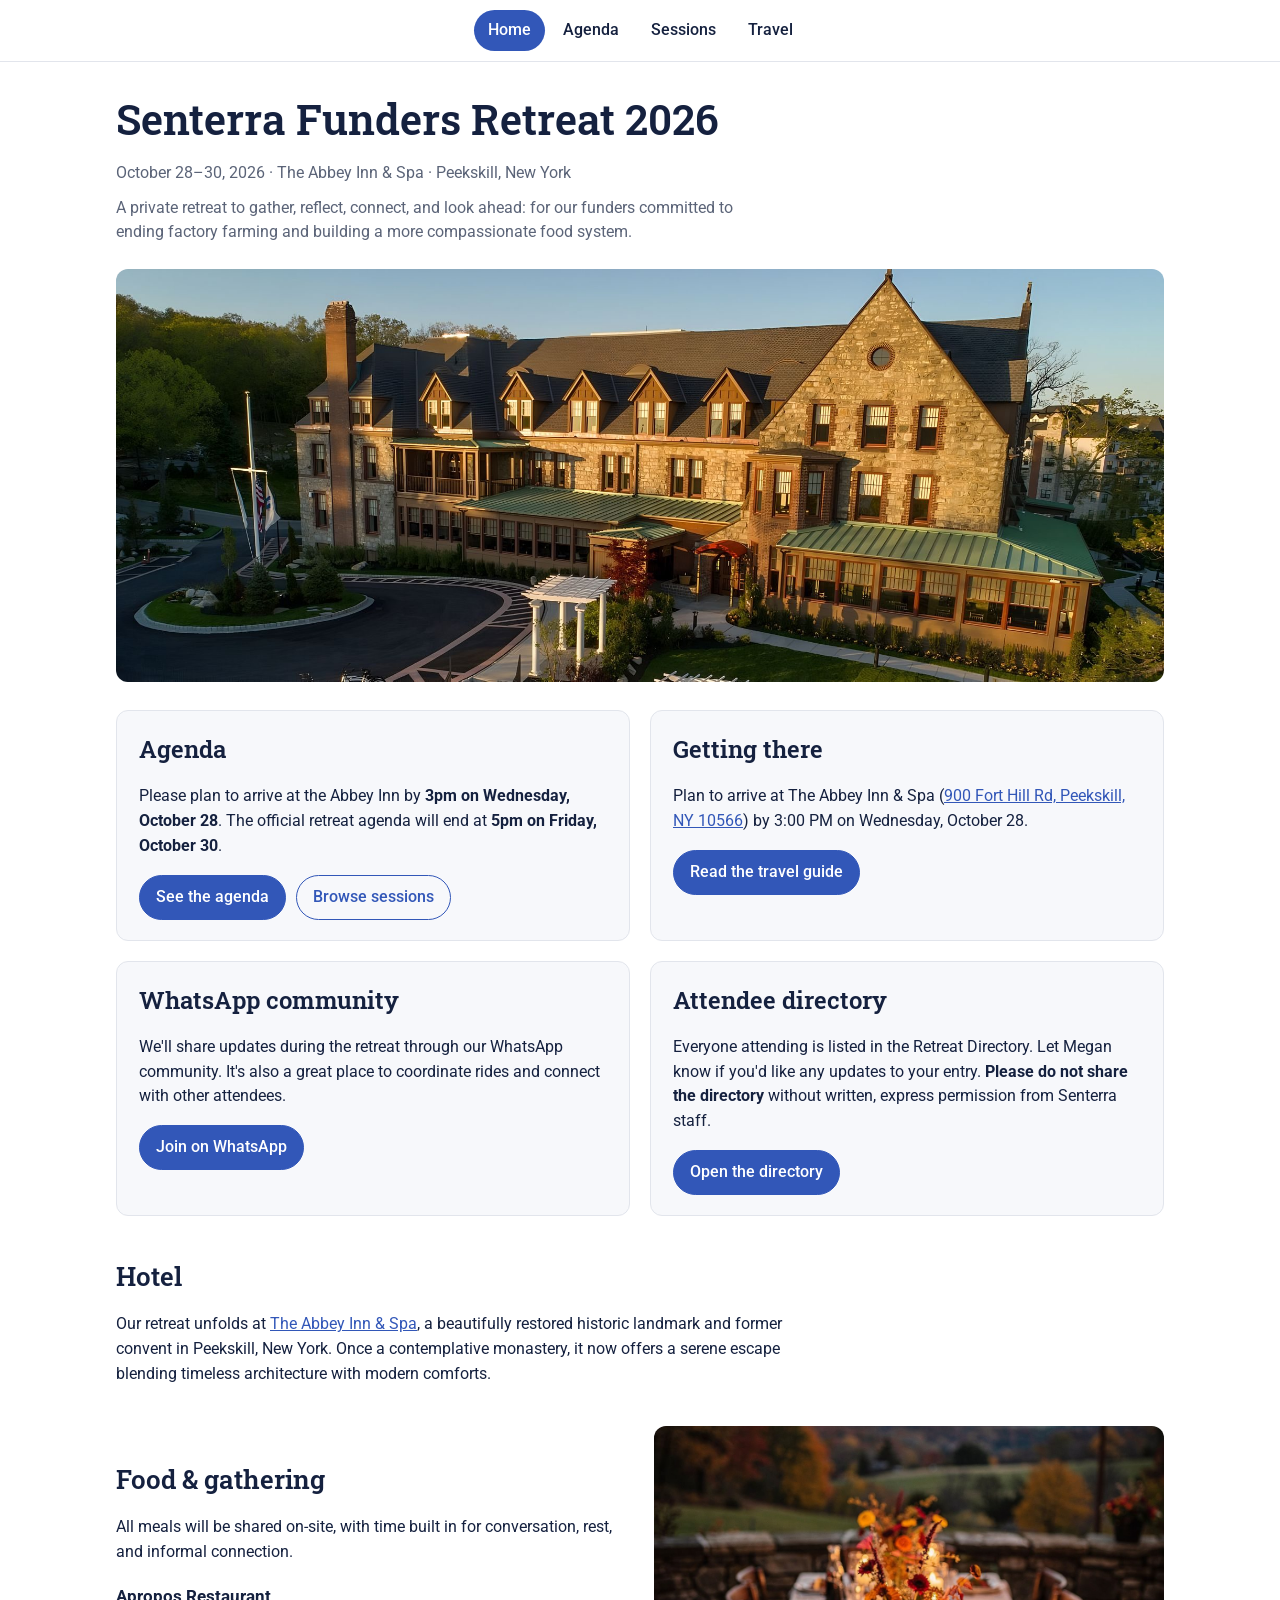
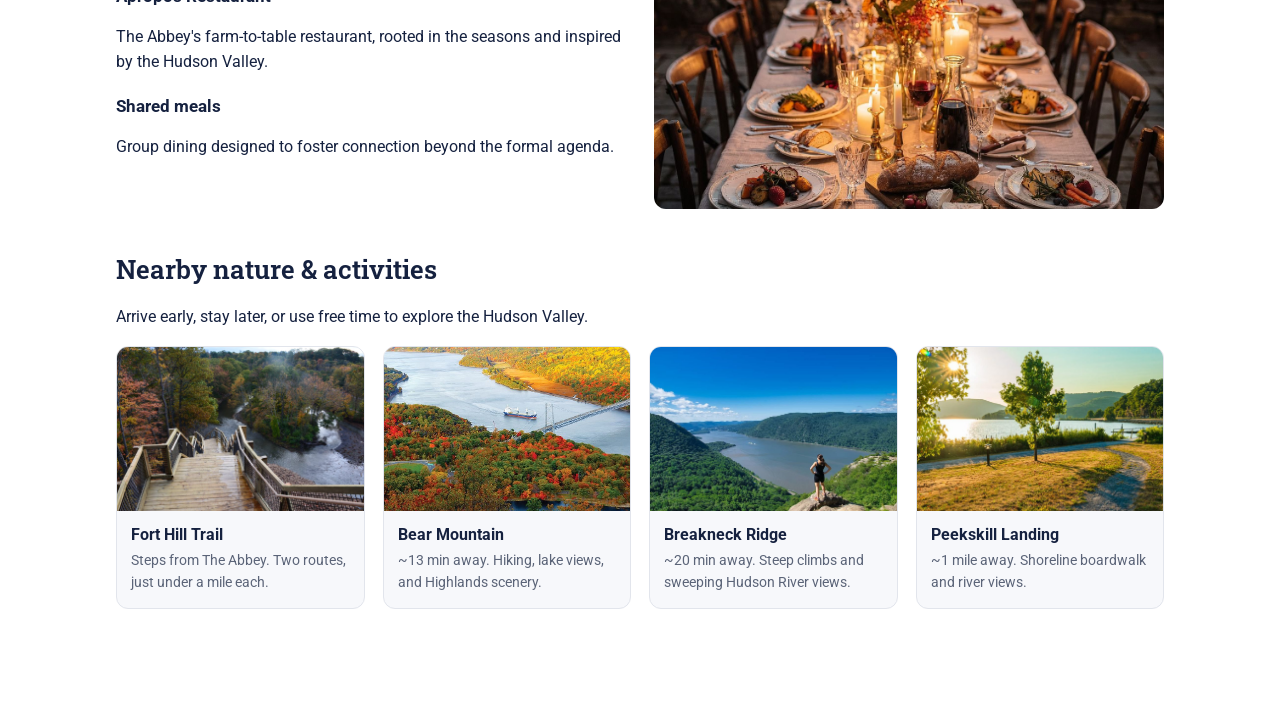
==== index.html @ cec4e455 "Update retreat site" ====
<!doctype html>
<html lang="en">
<head>
<meta charset="utf-8">
<meta name="viewport" content="width=device-width, initial-scale=1">
<title>Senterra Retreat 2026</title>
<link rel="preconnect" href="https://fonts.googleapis.com">
<link rel="stylesheet" href="https://fonts.googleapis.com/css2?family=Roboto:wght@400;500;700&family=Roboto+Slab:wght@500;600&display=swap">
<link rel="stylesheet" href="style.css?v=431ea12a">
<script>if (/[?&]embed=1/.test(location.search)) document.documentElement.classList.add('embed');</script>
</head>
<body>
<nav class="site-nav" aria-label="Retreat pages"><a href="index.html" aria-current=page>Home</a><a href="agenda.html">Agenda</a><a href="schedule.html">Sessions</a><a href="travel.html">Travel</a></nav>
<main>
<header class="page-head">

<h1>Senterra Funders Retreat 2026</h1>
<p class="lede">October 28&ndash;30, 2026 &middot; The Abbey Inn &amp; Spa &middot; Peekskill, New York</p>
<p class="lede">A private retreat to gather, reflect, connect, and look ahead: for our funders committed to ending
factory farming and building a more compassionate food system.</p>
</header>
<img class="hero" src="img/abbey.jpg" alt="The Abbey Inn &amp; Spa, Peekskill">

<section class="home-grid">
<article class="home-card">
<h2>Agenda</h2>
<p>Please plan to arrive at the Abbey Inn by <strong>3pm on Wednesday, October 28</strong>.
The official retreat agenda will end at <strong>5pm on Friday, October 30</strong>.</p>
<p class="actions"><a class="btn" href="agenda.html">See the agenda</a><a class="btn ghost" href="schedule.html">Browse sessions</a></p>
</article>
<article class="home-card">
<h2>Getting there</h2>
<p>Plan to arrive at The Abbey Inn &amp; Spa (<a href="https://www.google.com/maps/search/?api=1&query=The+Abbey+Inn+%26+Spa+900+Fort+Hill+Rd+Peekskill+NY">900 Fort Hill Rd, Peekskill, NY 10566</a>) by 3:00 PM on Wednesday, October 28.</p>
<p class="actions"><a class="btn" href="travel.html">Read the travel guide</a></p>
</article>
<article class="home-card">
<h2>WhatsApp community</h2>
<p>We'll share updates during the retreat through our WhatsApp community. It's also a great place to coordinate
rides and connect with other attendees.</p>
<p class="actions"><a class="btn" href="https://chat.whatsapp.com/HqEqLMsGemGLUuFDCzXGyB">Join on WhatsApp</a></p>
</article>
<article class="home-card">
<h2>Attendee directory</h2>
<p>Everyone attending is listed in the Retreat Directory. Let Megan know if you'd like any updates to your entry.
<strong>Please do not share the directory</strong> without written, express permission from Senterra staff.</p>
<p class="actions"><a class="btn" href="https://docs.google.com/document/d/1ehSNhj6IiJPDJnCOW3jCg2T_M_ziEaqAg6VS68X19io/edit">Open the directory</a></p>
</article>
</section>

<section class="home-section">
<h2>Hotel</h2>
<p>Our retreat unfolds at <a href="https://www.theabbeyinn.com/">The Abbey Inn &amp; Spa</a>, a beautifully restored
historic landmark and former convent in Peekskill, New York. Once a contemplative monastery, it now offers a serene
escape blending timeless architecture with modern comforts.</p>
</section>

<section class="home-section food">
<div>
<h2>Food &amp; gathering</h2>
<p>All meals will be shared on-site, with time built in for conversation, rest, and informal connection.</p>
<h3>Apropos Restaurant</h3>
<p>The Abbey's farm-to-table restaurant, rooted in the seasons and inspired by the Hudson Valley.</p>
<h3>Shared meals</h3>
<p>Group dining designed to foster connection beyond the formal agenda.</p>
</div>
<img src="img/food.jpg" alt="" loading="lazy">
</section>

<section class="home-section">
<h2>Nearby nature &amp; activities</h2>
<p>Arrive early, stay later, or use free time to explore the Hudson Valley.</p>
<div class="activities"><figure class="card-img"><img src="img/fort-hill.jpg" alt="Fort Hill Trail" loading="lazy"><figcaption><strong>Fort Hill Trail</strong>Steps from The Abbey. Two routes, just under a mile each.</figcaption></figure><figure class="card-img"><img src="img/bear-mountain.jpg" alt="Bear Mountain" loading="lazy"><figcaption><strong>Bear Mountain</strong>~13 min away. Hiking, lake views, and Highlands scenery.</figcaption></figure><figure class="card-img"><img src="img/breakneck.jpg" alt="Breakneck Ridge" loading="lazy"><figcaption><strong>Breakneck Ridge</strong>~20 min away. Steep climbs and sweeping Hudson River views.</figcaption></figure><figure class="card-img"><img src="img/peekskill-landing.jpg" alt="Peekskill Landing" loading="lazy"><figcaption><strong>Peekskill Landing</strong>~1 mile away. Shoreline boardwalk and river views.</figcaption></figure></div>
</section>
</main>

</body>
</html>
---- style.css ----
:root {
  --ink: #15213f;
  --muted: #5b6478;
  --accent: #3257b8;
  --accent-soft: #e9eefa;
  --line: #e2e5ec;
  --bg: #ffffff;
  --panel: #f7f8fb;
  --meal: #fbf3e4;
  --optional: #eef6ef;
  --par: #f3eefa;
  --par-ink: #6a43a8;
}
@media (prefers-color-scheme: dark) {
  :root:not([data-theme="light"]) {
    --ink: #e8ebf3; --muted: #a2a9ba; --accent: #8fa8ec; --accent-soft: #1f2a47;
    --line: #2c3343; --bg: #11141c; --panel: #181c26; --meal: #2a2416;
    --optional: #17261b; --par: #241c33; --par-ink: #c3a8f0;
  }
}
:root[data-theme="dark"] {
  --ink: #e8ebf3; --muted: #a2a9ba; --accent: #8fa8ec; --accent-soft: #1f2a47;
  --line: #2c3343; --bg: #11141c; --panel: #181c26; --meal: #2a2416;
  --optional: #17261b; --par: #241c33; --par-ink: #c3a8f0;
}

* { box-sizing: border-box; }
body {
  margin: 0; background: var(--bg); color: var(--ink);
  font: 16px/1.55 Roboto, system-ui, sans-serif;
}
main { max-width: 1080px; margin: 0 auto; padding: 24px 16px 64px; }
a { color: var(--accent); }
h1, h2 { font-family: "Roboto Slab", Georgia, serif; font-weight: 600; }

.site-nav {
  position: sticky; top: 0; z-index: 5; display: flex; gap: 4px; justify-content: center;
  padding: 10px 16px; background: var(--bg); border-bottom: 1px solid var(--line); flex-wrap: wrap;
}
.site-nav a {
  padding: 8px 14px; border-radius: 999px; text-decoration: none; color: var(--ink); font-weight: 500;
}
.site-nav a:hover { background: var(--accent-soft); }
.site-nav a[aria-current] { background: var(--accent); color: #fff; }
.embed .site-nav, .embed .eyebrow, .embed .page-head h1 { display: none; }
.embed main { padding-top: 8px; }

.page-head { margin-bottom: 24px; }
.eyebrow { color: var(--muted); font-size: 14px; margin: 16px 0 4px; letter-spacing: .02em; }
.page-head h1 { font-size: clamp(30px, 5vw, 42px); margin: 0 0 10px; }
.lede { color: var(--muted); max-width: 70ch; margin: 0; }
.notice {
  background: var(--panel); border-left: 3px solid var(--accent); padding: 12px 14px;
  border-radius: 6px; font-size: 14px; color: var(--muted); max-width: 80ch;
}

.toolbar { display: flex; gap: 12px; align-items: center; justify-content: space-between;
  flex-wrap: wrap; margin-top: 18px; }
.jump { display: flex; gap: 6px; flex-wrap: wrap; }
.jump a, .toolbar button {
  font: inherit; font-size: 14px; padding: 6px 12px; border-radius: 999px;
  border: 1px solid var(--line); background: var(--bg); color: var(--ink); text-decoration: none; cursor: pointer;
}
.jump a:hover, .toolbar button:hover { border-color: var(--accent); }
.toolbar input {
  width: 100%; max-width: 520px; font: inherit; padding: 10px 14px; border-radius: 8px;
  border: 1px solid var(--line); background: var(--bg); color: var(--ink);
}

time { font-variant-numeric: tabular-nums; color: var(--muted); white-space: nowrap; }
.who { color: var(--muted); }
.tag {
  display: inline-block; font-size: 11px; font-weight: 700; text-transform: uppercase; letter-spacing: .05em;
  color: var(--par-ink); background: var(--par); padding: 1px 7px; border-radius: 4px; margin-right: 8px;
  vertical-align: 2px;
}
.tbc { color: var(--muted); font-style: italic; }

/* Agenda outline */
.days { display: grid; grid-template-columns: repeat(auto-fit, minmax(290px, 1fr)); gap: 20px; }
.day { background: var(--panel); border-radius: 12px; padding: 18px; }
.day h2, .day-block h2 { font-size: 20px; margin: 0 0 12px; }
.day h2 span, .day-block h2 span {
  display: block; font: 400 14px Roboto, sans-serif; color: var(--muted); margin-top: 2px;
}
.outline { list-style: none; margin: 0; padding: 0; }
.outline li {
  display: grid; grid-template-columns: 72px 1fr; gap: 8px; padding: 8px 0;
  border-top: 1px solid var(--line); font-size: 15px;
}
.outline li:first-child { border-top: 0; }
.outline .what { font-weight: 500; }
.outline .who { display: block; font-weight: 400; font-size: 13px; }
.outline li[data-kind="meal"] .what, .outline li[data-kind="break"] .what,
.outline li[data-kind="logistics"] .what, .outline li[data-kind="optional"] .what {
  font-weight: 400; color: var(--muted);
}
.outline li.par { padding-left: 12px; border-left: 2px solid var(--par-ink); }

/* Session details */
.day-block { margin-top: 36px; scroll-margin-top: 64px; }
.slot { display: grid; grid-template-columns: 80px 1fr; gap: 10px; }
.slot.minor {
  padding: 9px 14px; font-size: 14px; color: var(--muted); border-radius: 8px; margin: 6px 0;
}
.slot.minor[data-kind="meal"] { background: var(--meal); }
.slot.minor[data-kind="optional"] { background: var(--optional); }
.slot.minor .room { grid-column: 2; font-size: 13px; }
details.session {
  display: block; border: 1px solid var(--line); border-radius: 10px; margin: 8px 0; background: var(--bg);
}
details.session.par { border-left: 4px solid var(--par-ink); }
details.session[open] { border-color: var(--accent); }
details.session summary {
  display: grid; grid-template-columns: 80px 1fr 20px; gap: 10px; padding: 14px; cursor: pointer;
  list-style: none;
}
details.session summary::-webkit-details-marker { display: none; }
details.session summary::after {
  content: "+"; font-size: 22px; line-height: 1; color: var(--accent); text-align: right;
}
details.session[open] summary::after { content: "\2212"; }
.s-title { font-weight: 700; font-size: 17px; }
.meta { display: flex; flex-wrap: wrap; gap: 4px 14px; font-size: 14px; color: var(--muted); margin-top: 4px; }
.meta .who { color: var(--ink); font-weight: 500; }
.s-body { padding: 0 14px 16px 104px; max-width: 80ch; }
.s-body p { margin: 0 0 8px; }
.part { margin-top: 12px; }
.part h4 {
  margin: 0 0 4px; font-size: 12px; text-transform: uppercase; letter-spacing: .06em; color: var(--accent);
}
.talks { margin: 0; padding-left: 18px; }
.talks li { margin-bottom: 10px; }
.talks p { font-size: 14px; color: var(--muted); margin: 4px 0 0; }

/* Directory */
.people { display: grid; grid-template-columns: repeat(auto-fill, minmax(300px, 1fr)); gap: 12px; align-items: start; }
.person { border: 1px solid var(--line); border-radius: 10px; background: var(--bg); }
.person[open] { border-color: var(--accent); grid-column: 1 / -1; }
.person summary {
  display: flex; gap: 12px; align-items: center; padding: 14px; cursor: pointer; list-style: none;
}
.person summary::-webkit-details-marker { display: none; }
.avatar {
  flex: none; width: 44px; height: 44px; border-radius: 50%; display: grid; place-items: center;
  background: var(--accent-soft); color: var(--accent); font-weight: 700;
}
img.avatar { object-fit: cover; width: 56px; height: 56px; }
.person[open] img.avatar { width: 96px; height: 96px; }
.name { font-weight: 700; display: block; }
.role { margin: 2px 0 0; font-size: 14px; color: var(--muted); }
.bio { padding: 0 14px 14px 70px; max-width: 80ch; }
.bio p { margin: 0 0 10px; }
.empty { color: var(--muted); }

@media (max-width: 600px) {
  .slot, details.session summary { grid-template-columns: 64px 1fr; }
  details.session summary::after { display: none; }
  .s-body { padding: 0 14px 16px; }
  .bio { padding: 0 14px 14px; }
}

@media (max-width: 420px) {
  .site-nav { gap: 2px; padding: 8px; flex-wrap: nowrap; }
  .site-nav a { padding: 7px 10px; font-size: 14px; white-space: nowrap; }
}

/* Agenda grid (spreadsheet style) */
:root { --slot: 27px; --grid-line: #d9dde5; --room: #c0392b; }
@media (prefers-color-scheme: dark) { :root:not([data-theme="light"]) { --grid-line: #2c3343; --room: #ff8a7a; } }
:root[data-theme="dark"] { --grid-line: #2c3343; --room: #ff8a7a; }
main:has(.agenda-days) { max-width: 1400px; }
.legend { display: flex; flex-wrap: wrap; gap: 6px 16px; margin-top: 14px; font-size: 13px; color: var(--muted); }
.legend i { display: inline-block; width: 14px; height: 14px; border-radius: 3px; margin-right: 6px;
  vertical-align: -2px; border: 1px solid rgba(0,0,0,.12); }
.grid-wrap { overflow-x: auto; border: 1px solid var(--grid-line); border-radius: 10px; }
.agenda-grid { display: grid; min-width: 860px;
  grid-template-columns: 58px repeat(3, minmax(0, 1.25fr) minmax(0, 1fr)); }
.g-corner, .g-day, .g-track { z-index: 2; background: var(--panel);
  font-weight: 700; text-align: center; padding: 6px 4px; border-bottom: 1px solid var(--grid-line); }
.g-day { font-family: "Roboto Slab", Georgia, serif; font-size: 15px; border-left: 2px solid var(--grid-line); }
.g-track { font-size: 12px; color: var(--muted); font-weight: 500; }
.g-track:nth-of-type(3n+3) { border-left: 2px solid var(--grid-line); }
.g-corner { display: flex; align-items: flex-end; justify-content: center; font-size: 12px; color: var(--muted); }
.g-time { font-size: 12px; color: var(--muted); padding: 3px 6px; border-top: 1px solid var(--grid-line);
  font-variant-numeric: tabular-nums; }
.g-band { border-top: 1px solid var(--grid-line); }
.g-band:nth-of-type(6n+2) { }
.g-item { margin: 1px 2px; padding: 4px 6px; border: 1px solid rgba(0,0,0,.08); border-radius: 6px;
  font: inherit; font-size: 13px; line-height: 1.25; color: #15213f; text-align: center; cursor: pointer;
  display: flex; flex-direction: column; align-items: center; justify-content: center; gap: 1px;
  overflow: hidden; z-index: 1; transition: box-shadow .15s, transform .15s; }
.g-item:hover, .g-item:focus-visible { box-shadow: 0 2px 8px rgba(21,33,63,.25); transform: translateY(-1px); outline: none; }
.g-item.short { padding: 1px 6px; font-size: 12px; }
.g-item.static { cursor: default; }
.g-item.static:hover { box-shadow: none; transform: none; }
.g-item.static .b-title { font-weight: 500; }
.b-title { font-weight: 600; }
.b-who { font-size: 12px; color: #3b4660; }
.b-room { font-size: 11.5px; color: #c0392b; }
.list-view { display: none; }
@media (max-width: 760px) {
  .grid-wrap { display: none; }
  .list-view { display: grid; }
}
.outline .what { background: none; border: 0; padding: 0; font: inherit; color: inherit; text-align: left;
  cursor: pointer; font-weight: 500; }
.outline li[data-kind="meal"] .what, .outline li[data-kind="break"] .what,
.outline li[data-kind="logistics"] .what, .outline li[data-kind="optional"] .what { font-weight: 400; color: var(--muted); }

/* Session pop-up */
dialog#detail { width: min(620px, calc(100vw - 32px)); max-height: 85vh; border: 0; border-radius: 14px;
  padding: 0; background: var(--bg); color: var(--ink); box-shadow: 0 20px 60px rgba(0,0,0,.3); }
dialog#detail::backdrop { background: rgba(15,22,40,.45); }
.m-head { display: flex; align-items: flex-start; gap: 12px; padding: 18px 20px 6px; position: sticky; top: 0; background: var(--bg); }
.m-head h3 { margin: 0; flex: 1; font-family: "Roboto Slab", Georgia, serif; font-size: 21px; line-height: 1.3; }
.m-close { border: 0; background: var(--panel); color: var(--ink); width: 32px; height: 32px; border-radius: 50%;
  font-size: 20px; line-height: 1; cursor: pointer; flex: none; }
#m-body { padding: 0 20px 20px; }
#m-body p { margin: 0 0 8px; }
.m-meta { color: var(--muted); font-size: 14px; }

/* Per-day agenda grids: side by side, scale with the window, stack on phones */
.agenda-days { --slot: clamp(20px, 1.9vw, 30px); display: grid; grid-template-columns: repeat(3, minmax(0, 1fr));
  gap: clamp(8px, 1.2vw, 18px); font-size: clamp(11px, 0.95vw, 14.5px); margin-top: 8px; }
.day-grid { display: grid; grid-template-columns: 3.4em minmax(0, 1fr) minmax(0, 1fr);
  border: 1px solid var(--grid-line); border-radius: 10px; overflow: hidden; background: var(--bg); }
.day-grid .g-day { border-left: 0; font-size: 1.1em; padding: .55em .4em; background: var(--panel);
  border-bottom: 1px solid var(--grid-line); }
.day-grid .g-time { font-size: .85em; padding: .25em .4em; }
.day-grid .g-item { font-size: 1em; margin: 1px 2px; }
.day-grid .g-item.short { font-size: .9em; }
.day-grid .b-who { font-size: .88em; }
.day-grid .b-room { font-size: .85em; }
@media (max-width: 760px) {
  .agenda-days { grid-template-columns: 1fr; font-size: 14px; --slot: 26px; gap: 20px; }
}
.day-grid .g-item { justify-content: safe center; }

/* Session leaders (full name, title) */
.leaders { display: flex; flex-direction: column; gap: 2px; margin-top: 6px; font-size: 14px; color: var(--muted); }
.leader strong { color: var(--ink); font-weight: 600; }
.m-who { margin: 4px 0 12px; }
.m-who h4 { margin: 0 0 4px; font-size: 12px; text-transform: uppercase; letter-spacing: .06em; color: var(--accent); }
.m-who .leader { display: block; font-size: 15px; color: var(--muted); margin-bottom: 2px; }

/* Home + travel pages */
.hero { display: block; width: 100%; max-height: 440px; object-fit: cover; border-radius: 12px; margin: 0 0 28px; }
.page-head .lede + .lede { margin-top: 10px; }
.page-head .notice { margin-top: 16px; }
.home-section { margin: 40px 0; }
.home-section h2 { font-size: 26px; margin: 0 0 10px; }
.home-section h3 { font-size: 17px; margin: 18px 0 4px; }
.home-section p { max-width: 75ch; }
.home-grid { display: grid; grid-template-columns: repeat(2, minmax(0, 1fr)); gap: 20px; }
.home-card { background: var(--panel); border: 1px solid var(--line); border-radius: 12px; padding: 20px 22px; }
.home-card h2, .home-card h3 { margin-top: 0; }
.home-card h2 { font-size: 24px; margin-bottom: 8px; }
.home-card .eyebrow { margin: 0 0 4px; text-transform: uppercase; font-weight: 700; font-size: 12px; color: var(--accent); }
.actions { display: flex; gap: 10px; flex-wrap: wrap; margin-bottom: 0; }
.btn { display: inline-block; padding: 9px 16px; border-radius: 999px; background: var(--accent); color: #fff;
  text-decoration: none; font-weight: 500; border: 1px solid var(--accent); }
.btn.ghost { background: transparent; color: var(--accent); }
.btn:hover { filter: brightness(1.08); }
.food { display: grid; grid-template-columns: 1fr 1fr; gap: 28px; align-items: center; }
.food img { width: 100%; aspect-ratio: 4 / 3; object-fit: cover; border-radius: 12px; }
.activities { display: grid; grid-template-columns: repeat(auto-fill, minmax(230px, 1fr)); gap: 18px; margin-top: 16px; }
.card-img { margin: 0; border: 1px solid var(--line); border-radius: 12px; overflow: hidden; background: var(--panel); }
.card-img img { display: block; width: 100%; aspect-ratio: 3 / 2; object-fit: cover; }
.card-img figcaption { padding: 12px 14px 14px; font-size: 14px; color: var(--muted); }
.card-img strong { display: block; color: var(--ink); font-size: 16px; margin-bottom: 2px; }
.steps { padding-left: 20px; margin: 8px 0 0; }
.steps li { margin-bottom: 8px; }
.airports { width: 100%; border-collapse: collapse; font-size: 15px; margin: 12px 0 16px; }
.airports th, .airports td { text-align: left; vertical-align: top; padding: 10px 12px; border-bottom: 1px solid var(--line); }
.airports thead th { font-size: 13px; color: var(--muted); font-weight: 500; text-transform: uppercase; letter-spacing: .04em; }
.airports tbody th { font-weight: 700; white-space: nowrap; }
@media (max-width: 760px) {
  .food, .home-grid { grid-template-columns: 1fr; }
  .airports thead { display: none; }
  .airports tr { display: block; padding: 12px 0; border-bottom: 1px solid var(--line); }
  .airports th, .airports td { display: block; border: 0; padding: 2px 0; }
  .airports tbody th { white-space: normal; font-size: 16px; }
  .airports td::before { content: attr(data-label) ": "; color: var(--muted); font-size: 13px; }
}
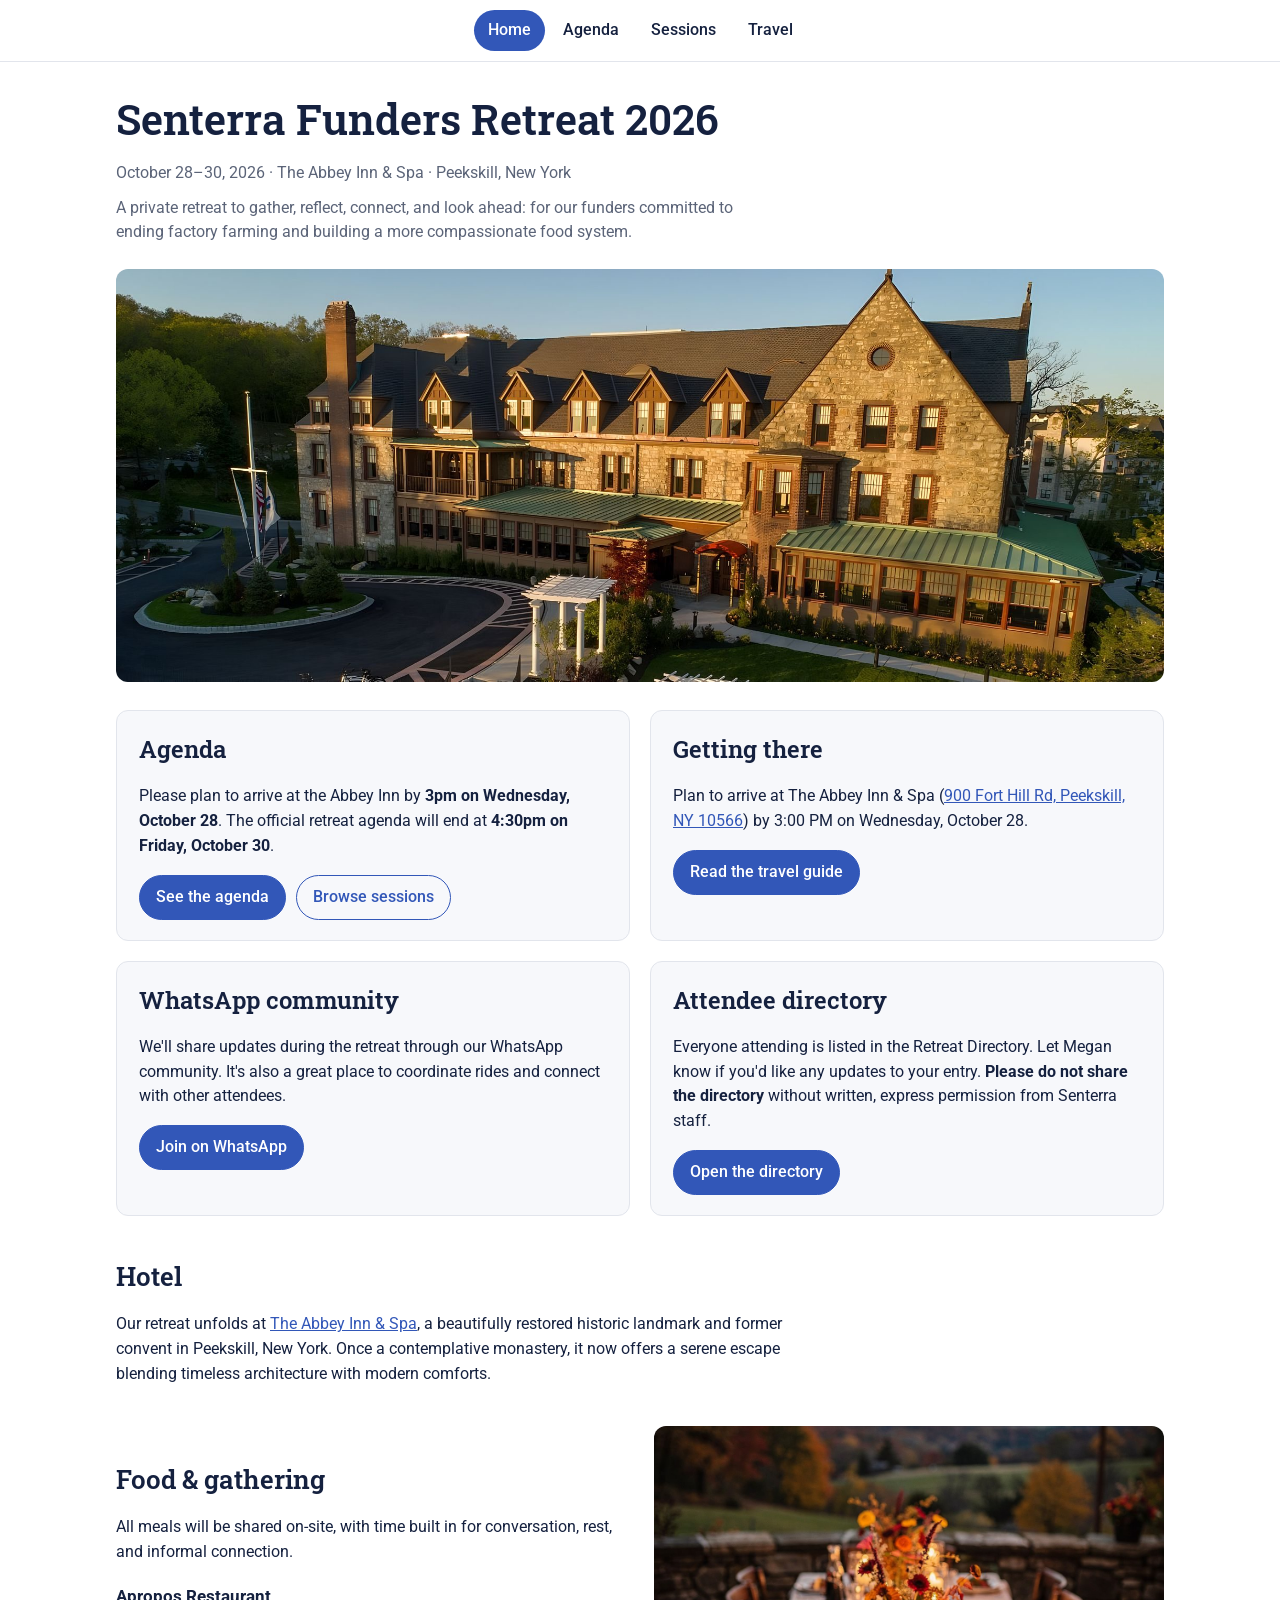
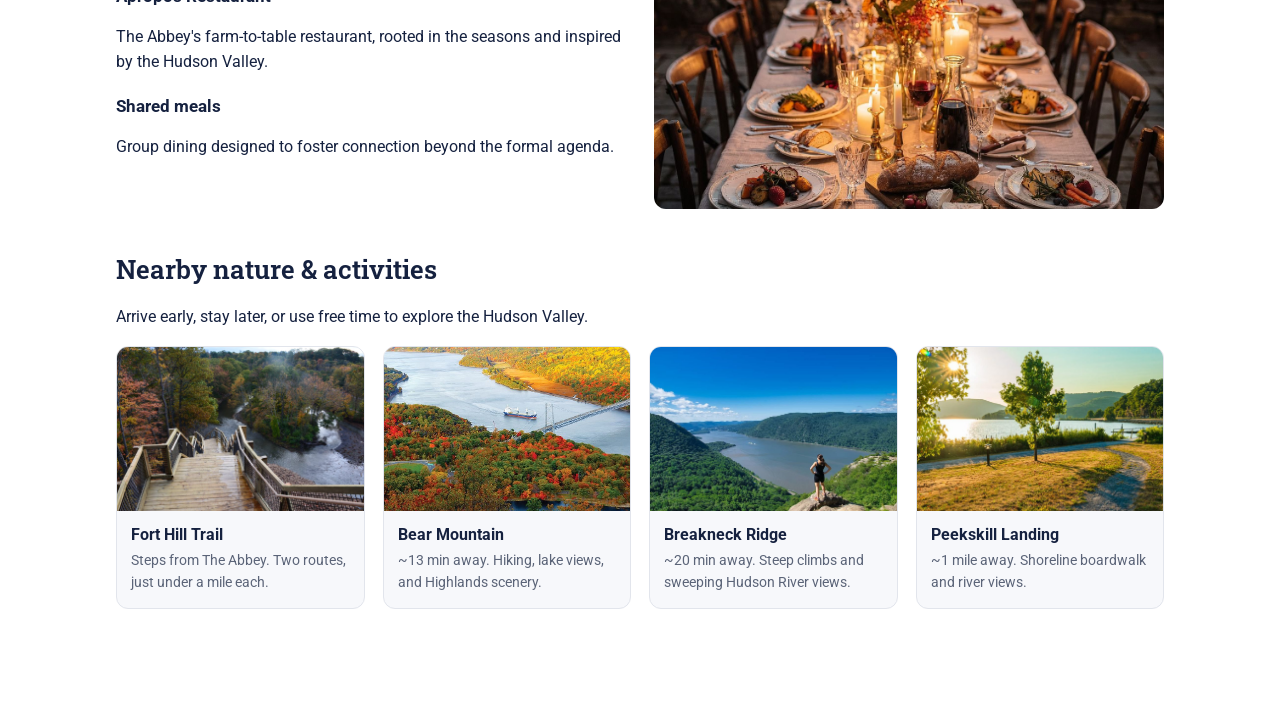
==== commit a10ed051: "Update retreat site" ====
--- a/index.html
+++ b/index.html
@@ -25,7 +25,7 @@
 <article class="home-card">
 <h2>Agenda</h2>
 <p>Please plan to arrive at the Abbey Inn by <strong>3pm on Wednesday, October 28</strong>.
-The official retreat agenda will end at <strong>5pm on Friday, October 30</strong>.</p>
+The official retreat agenda will end at <strong>4:30pm on Friday, October 30</strong>.</p>
 <p class="actions"><a class="btn" href="agenda.html">See the agenda</a><a class="btn ghost" href="schedule.html">Browse sessions</a></p>
 </article>
 <article class="home-card">
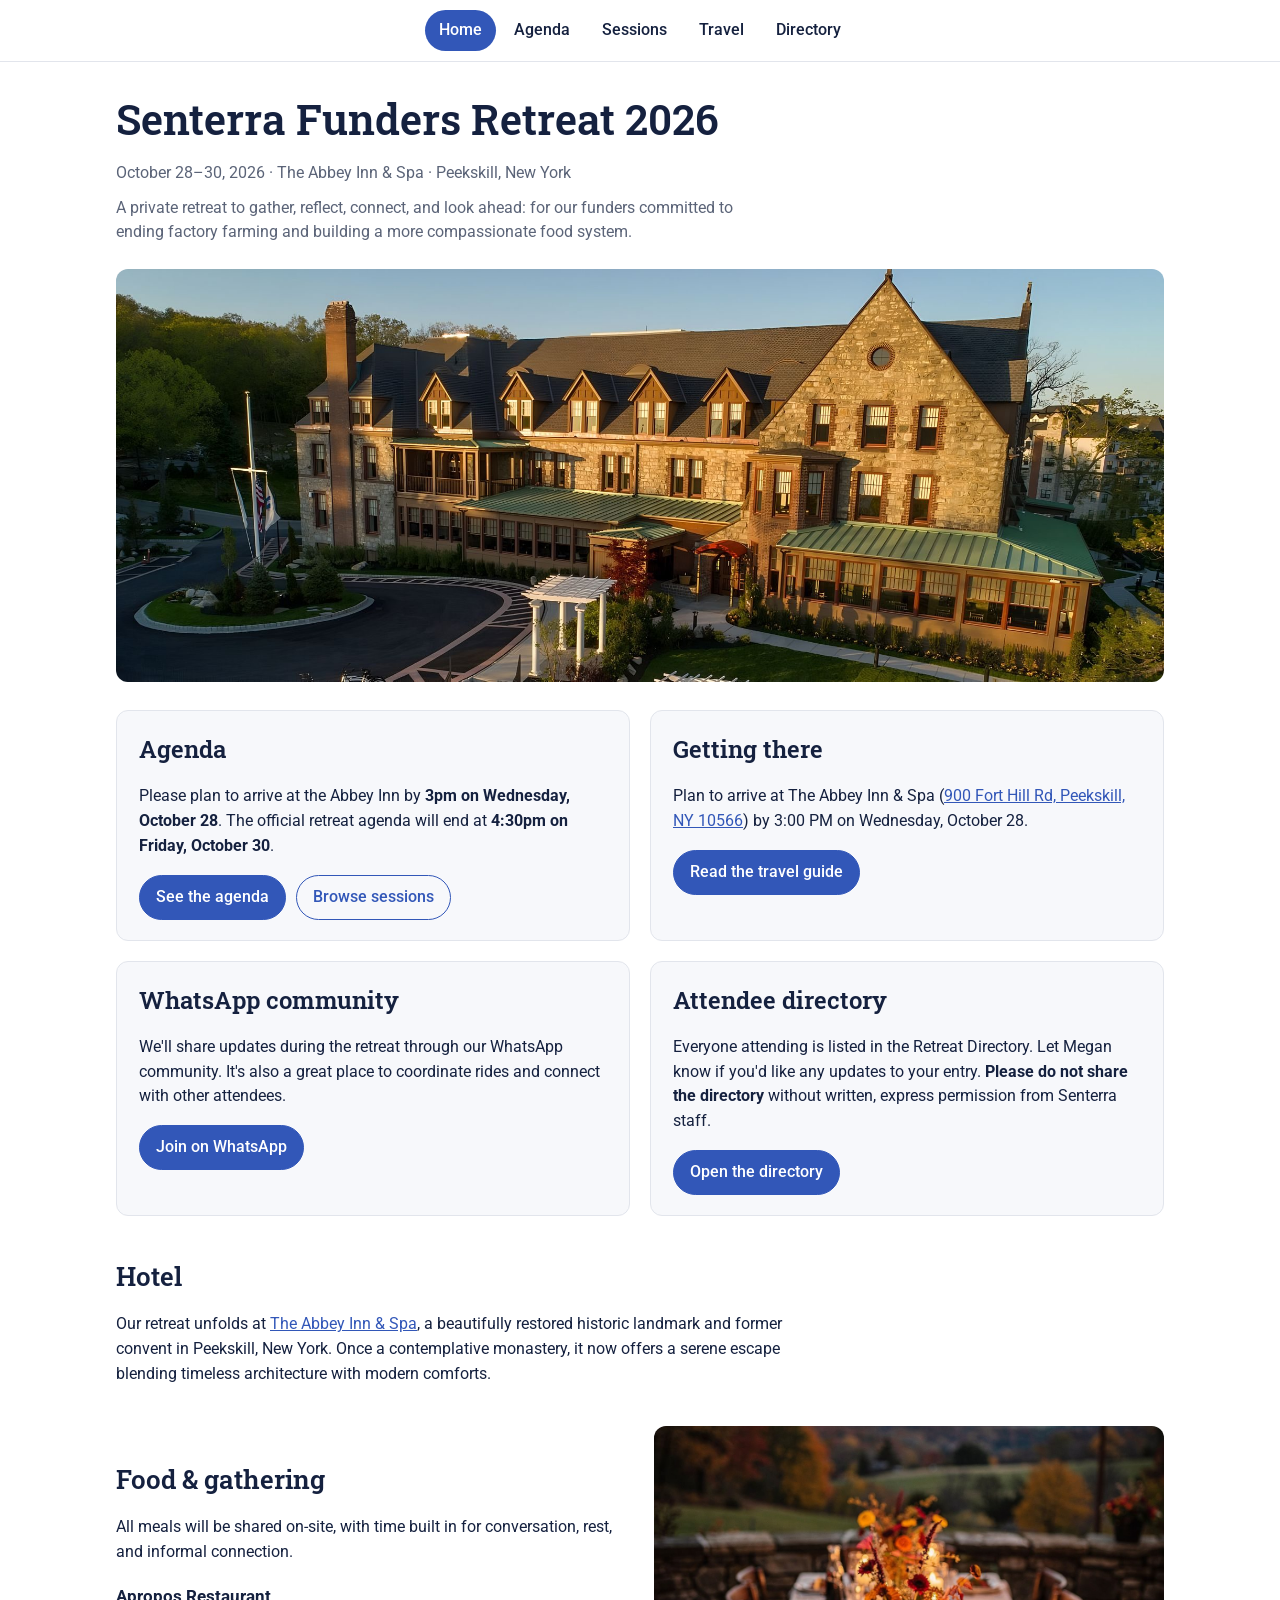
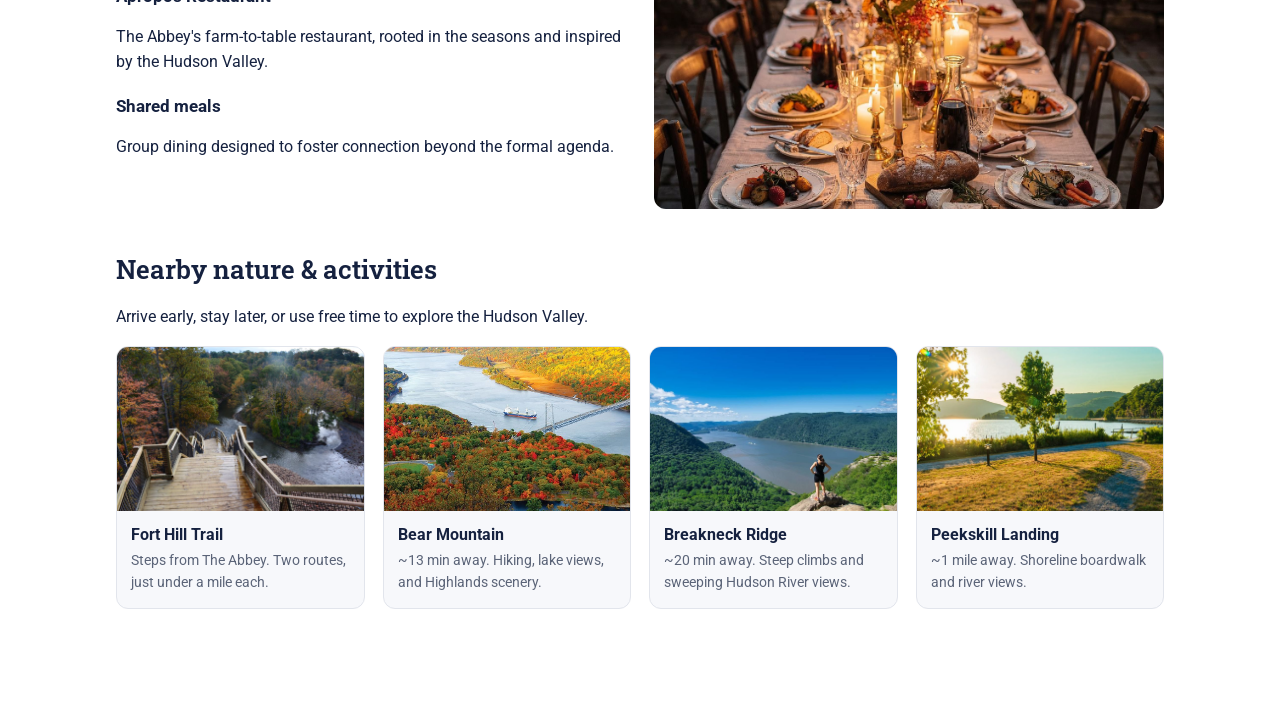
==== commit c52e391c: "Update retreat site" ====
--- a/index.html
+++ b/index.html
@@ -10,7 +10,7 @@
 <script>if (/[?&]embed=1/.test(location.search)) document.documentElement.classList.add('embed');</script>
 </head>
 <body>
-<nav class="site-nav" aria-label="Retreat pages"><a href="index.html" aria-current=page>Home</a><a href="agenda.html">Agenda</a><a href="schedule.html">Sessions</a><a href="travel.html">Travel</a></nav>
+<nav class="site-nav" aria-label="Retreat pages"><a href="index.html" aria-current=page>Home</a><a href="agenda.html">Agenda</a><a href="schedule.html">Sessions</a><a href="travel.html">Travel</a><a href="https://docs.google.com/document/d/1ehSNhj6IiJPDJnCOW3jCg2T_M_ziEaqAg6VS68X19io/edit" target="_blank" rel="noopener">Directory</a></nav>
 <main>
 <header class="page-head">
 
@@ -43,7 +43,7 @@
 <h2>Attendee directory</h2>
 <p>Everyone attending is listed in the Retreat Directory. Let Megan know if you'd like any updates to your entry.
 <strong>Please do not share the directory</strong> without written, express permission from Senterra staff.</p>
-<p class="actions"><a class="btn" href="https://docs.google.com/document/d/1ehSNhj6IiJPDJnCOW3jCg2T_M_ziEaqAg6VS68X19io/edit">Open the directory</a></p>
+<p class="actions"><a class="btn" href="https://docs.google.com/document/d/1ehSNhj6IiJPDJnCOW3jCg2T_M_ziEaqAg6VS68X19io/edit" target="_blank" rel="noopener">Open the directory</a></p>
 </article>
 </section>
 
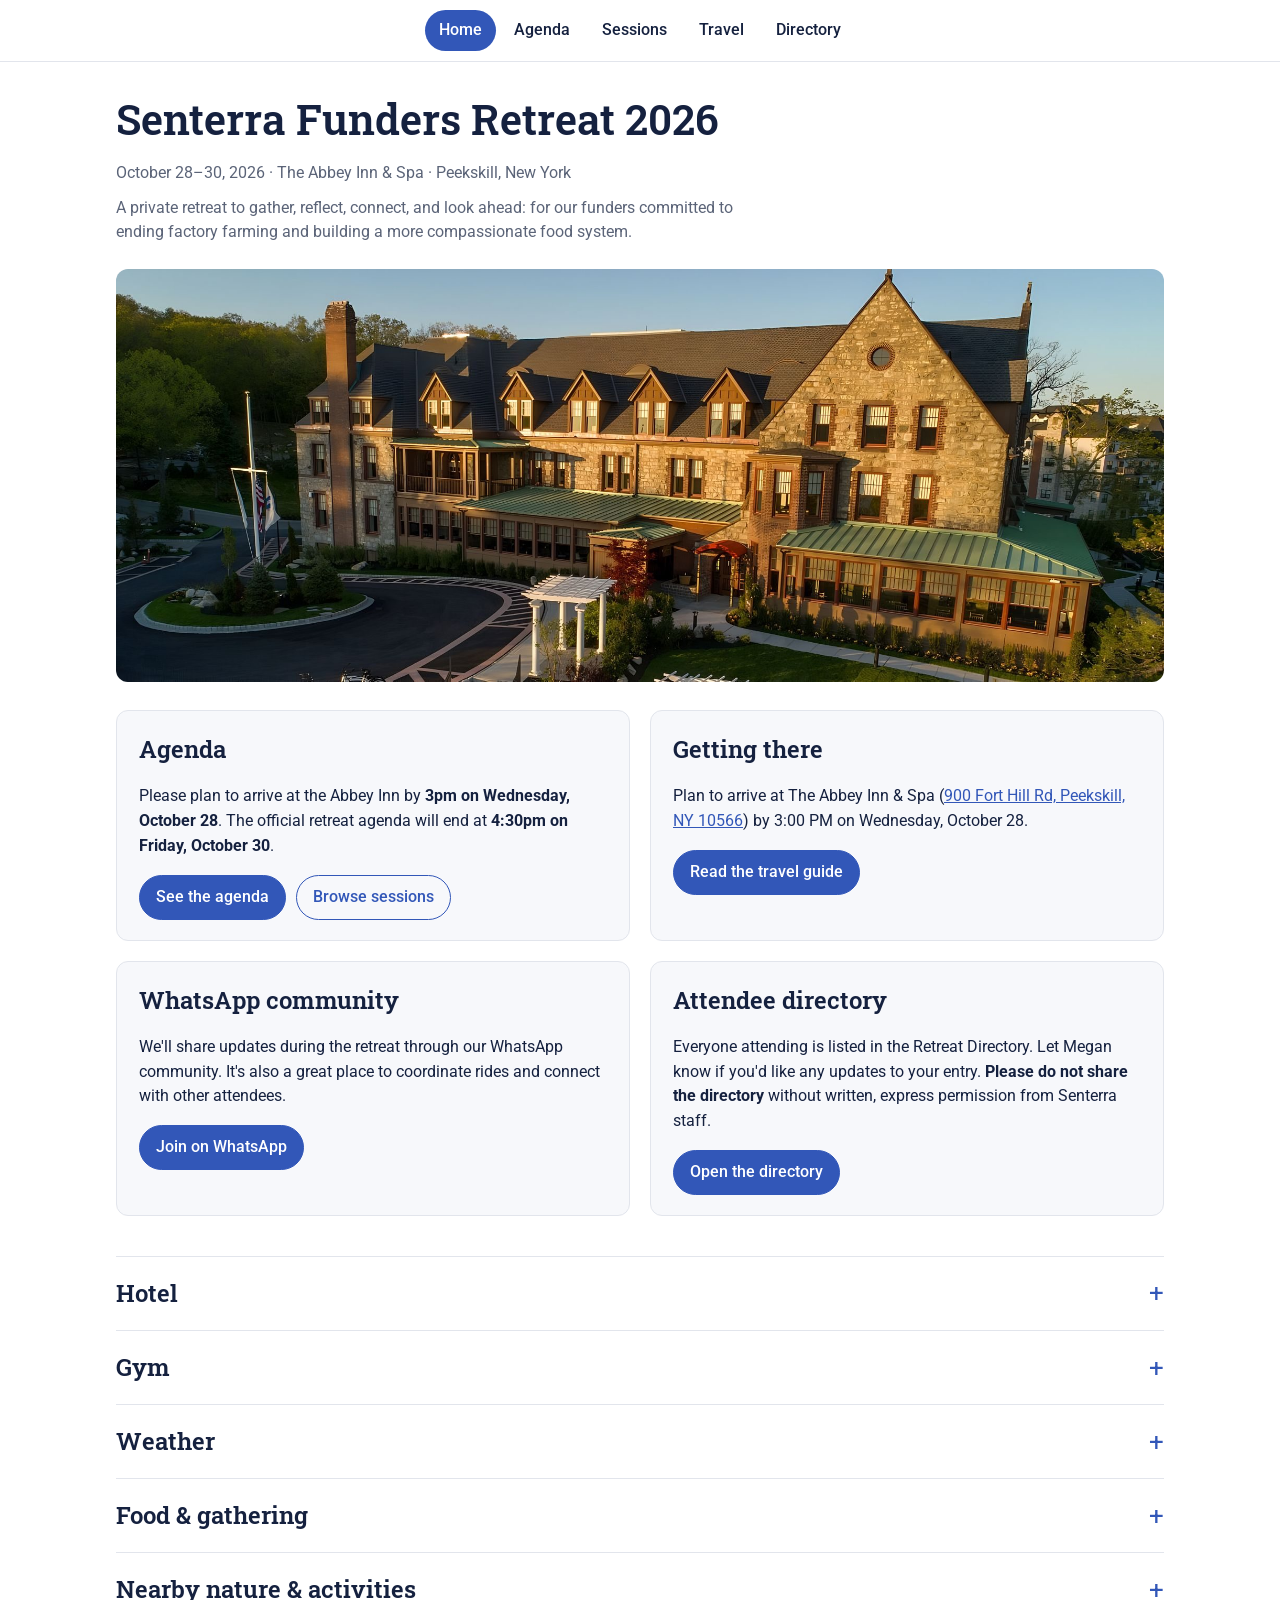
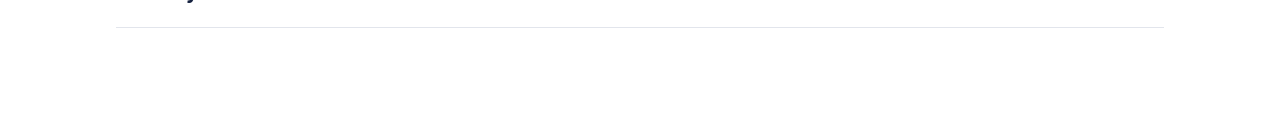
==== commit f0205022: "Update retreat site" ====
--- a/index.html
+++ b/index.html
@@ -6,7 +6,7 @@
 <title>Senterra Retreat 2026</title>
 <link rel="preconnect" href="https://fonts.googleapis.com">
 <link rel="stylesheet" href="https://fonts.googleapis.com/css2?family=Roboto:wght@400;500;700&family=Roboto+Slab:wght@500;600&display=swap">
-<link rel="stylesheet" href="style.css?v=431ea12a">
+<link rel="stylesheet" href="style.css?v=cf0ef9ba">
 <script>if (/[?&]embed=1/.test(location.search)) document.documentElement.classList.add('embed');</script>
 </head>
 <body>
@@ -47,16 +47,42 @@
 </article>
 </section>
 
-<section class="home-section">
-<h2>Hotel</h2>
+<section class="home-more-list">
+<details class="home-more">
+<summary><h2>Hotel</h2></summary>
 <p>Our retreat unfolds at <a href="https://www.theabbeyinn.com/">The Abbey Inn &amp; Spa</a>, a beautifully restored
 historic landmark and former convent in Peekskill, New York. Once a contemplative monastery, it now offers a serene
 escape blending timeless architecture with modern comforts.</p>
-</section>
+<p><strong>Address:</strong> <a href="https://www.google.com/maps/search/?api=1&query=The+Abbey+Inn+%26+Spa+900+Fort+Hill+Rd+Peekskill+NY">900 Fort Hill Rd, Peekskill, NY 10566</a> &middot; <a href="tel:+19147361200">(914) 736-1200</a></p>
+</details>
 
-<section class="home-section food">
+<details class="home-more">
+<summary><h2>Gym</h2></summary>
+<div class="split">
 <div>
-<h2>Food &amp; gathering</h2>
+<p>The gym is about 600 feet / 200 meters from the hotel, located in the "200" building of the
+<a href="https://maps.app.goo.gl/1Phcw1YL842sGXTGA">Fort Hill Apartments</a> across the street. We provide maps and a key fob that is required to
+enter the 2nd door leading into the building.</p>
+<p>The gym is located in the basement of that building: take the elevator down one floor, then take a left into the
+hallway. The gym is open 24/7.</p>
+<p class="actions"><a class="btn ghost" href="https://maps.app.goo.gl/1Phcw1YL842sGXTGA">Open in Google Maps</a></p>
+</div>
+<img src="img/gym.jpg" alt="The gym, with treadmills, bikes and weight machines" loading="lazy">
+</div>
+</details>
+
+<details class="home-more">
+<summary><h2>Weather</h2></summary>
+<p>Late October in the Hudson Valley averages highs of 57&deg;F and lows of 41&deg;F, so bring layers and a warm jacket.</p>
+<div class="wx" id="wx"><p class="tbc">Loading the Peekskill forecast&hellip;</p></div>
+<p class="wx-note">Forecast from <a href="https://open-meteo.com/">Open-Meteo</a>. Full forecast:
+<a href="https://forecast.weather.gov/MapClick.php?lat=41.2948&lon=-73.9157">weather.gov</a>.</p>
+</details>
+
+<details class="home-more">
+<summary><h2>Food &amp; gathering</h2></summary>
+<div class="split">
+<div>
 <p>All meals will be shared on-site, with time built in for conversation, rest, and informal connection.</p>
 <h3>Apropos Restaurant</h3>
 <p>The Abbey's farm-to-table restaurant, rooted in the seasons and inspired by the Hudson Valley.</p>
@@ -64,13 +90,54 @@
 <p>Group dining designed to foster connection beyond the formal agenda.</p>
 </div>
 <img src="img/food.jpg" alt="" loading="lazy">
-</section>
+</div>
+</details>
 
-<section class="home-section">
-<h2>Nearby nature &amp; activities</h2>
+<details class="home-more">
+<summary><h2>Nearby nature &amp; activities</h2></summary>
 <p>Arrive early, stay later, or use free time to explore the Hudson Valley.</p>
 <div class="activities"><figure class="card-img"><img src="img/fort-hill.jpg" alt="Fort Hill Trail" loading="lazy"><figcaption><strong>Fort Hill Trail</strong>Steps from The Abbey. Two routes, just under a mile each.</figcaption></figure><figure class="card-img"><img src="img/bear-mountain.jpg" alt="Bear Mountain" loading="lazy"><figcaption><strong>Bear Mountain</strong>~13 min away. Hiking, lake views, and Highlands scenery.</figcaption></figure><figure class="card-img"><img src="img/breakneck.jpg" alt="Breakneck Ridge" loading="lazy"><figcaption><strong>Breakneck Ridge</strong>~20 min away. Steep climbs and sweeping Hudson River views.</figcaption></figure><figure class="card-img"><img src="img/peekskill-landing.jpg" alt="Peekskill Landing" loading="lazy"><figcaption><strong>Peekskill Landing</strong>~1 mile away. Shoreline boardwalk and river views.</figcaption></figure></div>
+</details>
 </section>
+<script>
+(function () {
+  var box = document.getElementById('wx');
+  var url = 'https://api.open-meteo.com/v1/forecast?latitude=41.2948&longitude=-73.9157'
+    + '&daily=weather_code,temperature_2m_max,temperature_2m_min,precipitation_probability_max'
+    + '&temperature_unit=fahrenheit&timezone=America%2FNew_York&forecast_days=16';
+  var label = function (c) {
+    if (c === 0) return 'Clear';
+    if (c <= 2) return 'Partly cloudy';
+    if (c === 3) return 'Overcast';
+    if (c <= 48) return 'Fog';
+    if (c <= 57) return 'Drizzle';
+    if (c <= 67) return 'Rain';
+    if (c <= 77) return 'Snow';
+    if (c <= 82) return 'Showers';
+    if (c <= 86) return 'Snow showers';
+    return 'Thunderstorms';
+  };
+  fetch(url).then(function (r) { return r.json(); }).then(function (d) {
+    var days = d.daily, idx = [];
+    ['2026-10-28', '2026-10-29', '2026-10-30'].forEach(function (t) {
+      var i = days.time.indexOf(t);
+      if (i !== -1) idx.push(i);
+    });
+    if (!idx.length) idx = [0, 1, 2, 3, 4];
+    box.innerHTML = idx.map(function (i) {
+      var day = new Date(days.time[i] + 'T12:00:00');
+      var name = day.toLocaleDateString('en-US', { weekday: 'short', month: 'short', day: 'numeric' });
+      return '<div class="wx-day"><strong>' + name + '</strong>'
+        + '<span class="wx-temp">' + Math.round(days.temperature_2m_max[i]) + '&deg; / '
+        + Math.round(days.temperature_2m_min[i]) + '&deg;F</span>'
+        + '<span>' + label(days.weather_code[i]) + '</span>'
+        + '<span class="wx-rain">' + days.precipitation_probability_max[i] + '% chance of rain</span></div>';
+    }).join('');
+  }).catch(function () {
+    box.innerHTML = '<p class="tbc">The forecast could not be loaded. See weather.gov below.</p>';
+  });
+})();
+</script>
 </main>
 
 </body>
--- a/style.css
+++ b/style.css
@@ -223,11 +223,11 @@
 /* Per-day agenda grids: side by side, scale with the window, stack on phones */
 .agenda-days { --slot: clamp(20px, 1.9vw, 30px); display: grid; grid-template-columns: repeat(3, minmax(0, 1fr));
   gap: clamp(8px, 1.2vw, 18px); font-size: clamp(11px, 0.95vw, 14.5px); margin-top: 8px; }
-.day-grid { display: grid; grid-template-columns: 3.4em minmax(0, 1fr) minmax(0, 1fr);
+.day-grid { display: grid; grid-template-columns: 4.6em minmax(0, 1fr) minmax(0, 1fr);
   border: 1px solid var(--grid-line); border-radius: 10px; overflow: hidden; background: var(--bg); }
 .day-grid .g-day { border-left: 0; font-size: 1.1em; padding: .55em .4em; background: var(--panel);
   border-bottom: 1px solid var(--grid-line); }
-.day-grid .g-time { font-size: .85em; padding: .25em .4em; }
+.day-grid .g-time { font-size: .85em; padding: .25em .4em; white-space: nowrap; }
 .day-grid .g-item { font-size: 1em; margin: 1px 2px; }
 .day-grid .g-item.short { font-size: .9em; }
 .day-grid .b-who { font-size: .88em; }
@@ -262,8 +262,28 @@
   text-decoration: none; font-weight: 500; border: 1px solid var(--accent); }
 .btn.ghost { background: transparent; color: var(--accent); }
 .btn:hover { filter: brightness(1.08); }
-.food { display: grid; grid-template-columns: 1fr 1fr; gap: 28px; align-items: center; }
-.food img { width: 100%; aspect-ratio: 4 / 3; object-fit: cover; border-radius: 12px; }
+.food, .split { display: grid; grid-template-columns: 1fr 1fr; gap: 28px; align-items: center; }
+.food img, .split img { width: 100%; aspect-ratio: 4 / 3; object-fit: cover; border-radius: 12px; }
+.home-more-list { margin: 40px 0; border-bottom: 1px solid var(--line); }
+details.home-more { border-top: 1px solid var(--line); }
+details.home-more > summary {
+  display: flex; align-items: center; justify-content: space-between; gap: 12px; padding: 18px 0;
+  cursor: pointer; list-style: none;
+}
+details.home-more > summary::-webkit-details-marker { display: none; }
+details.home-more > summary h2 { font-size: 24px; margin: 0; }
+details.home-more > summary::after { content: "+"; font-size: 26px; line-height: 1; color: var(--accent); }
+details.home-more[open] > summary::after { content: "\2212"; }
+details.home-more > :not(summary) { margin-top: 0; }
+details.home-more[open] { padding-bottom: 24px; }
+details.home-more p { max-width: 75ch; }
+details.home-more h3 { font-size: 17px; margin: 18px 0 4px; }
+.wx { display: grid; grid-template-columns: repeat(auto-fill, minmax(150px, 1fr)); gap: 12px; margin: 12px 0; }
+.wx-day { display: flex; flex-direction: column; gap: 2px; padding: 12px 14px; background: var(--panel);
+  border: 1px solid var(--line); border-radius: 10px; font-size: 14px; color: var(--muted); }
+.wx-day strong { color: var(--ink); font-size: 15px; }
+.wx-temp { color: var(--ink); font-size: 20px; font-weight: 500; }
+.wx-note { font-size: 13px; color: var(--muted); }
 .activities { display: grid; grid-template-columns: repeat(auto-fill, minmax(230px, 1fr)); gap: 18px; margin-top: 16px; }
 .card-img { margin: 0; border: 1px solid var(--line); border-radius: 12px; overflow: hidden; background: var(--panel); }
 .card-img img { display: block; width: 100%; aspect-ratio: 3 / 2; object-fit: cover; }
@@ -275,8 +295,9 @@
 .airports th, .airports td { text-align: left; vertical-align: top; padding: 10px 12px; border-bottom: 1px solid var(--line); }
 .airports thead th { font-size: 13px; color: var(--muted); font-weight: 500; text-transform: uppercase; letter-spacing: .04em; }
 .airports tbody th { font-weight: 700; white-space: nowrap; }
+.airports a[href^="tel:"] { white-space: nowrap; }
 @media (max-width: 760px) {
-  .food, .home-grid { grid-template-columns: 1fr; }
+  .food, .split, .home-grid { grid-template-columns: 1fr; }
   .airports thead { display: none; }
   .airports tr { display: block; padding: 12px 0; border-bottom: 1px solid var(--line); }
   .airports th, .airports td { display: block; border: 0; padding: 2px 0; }
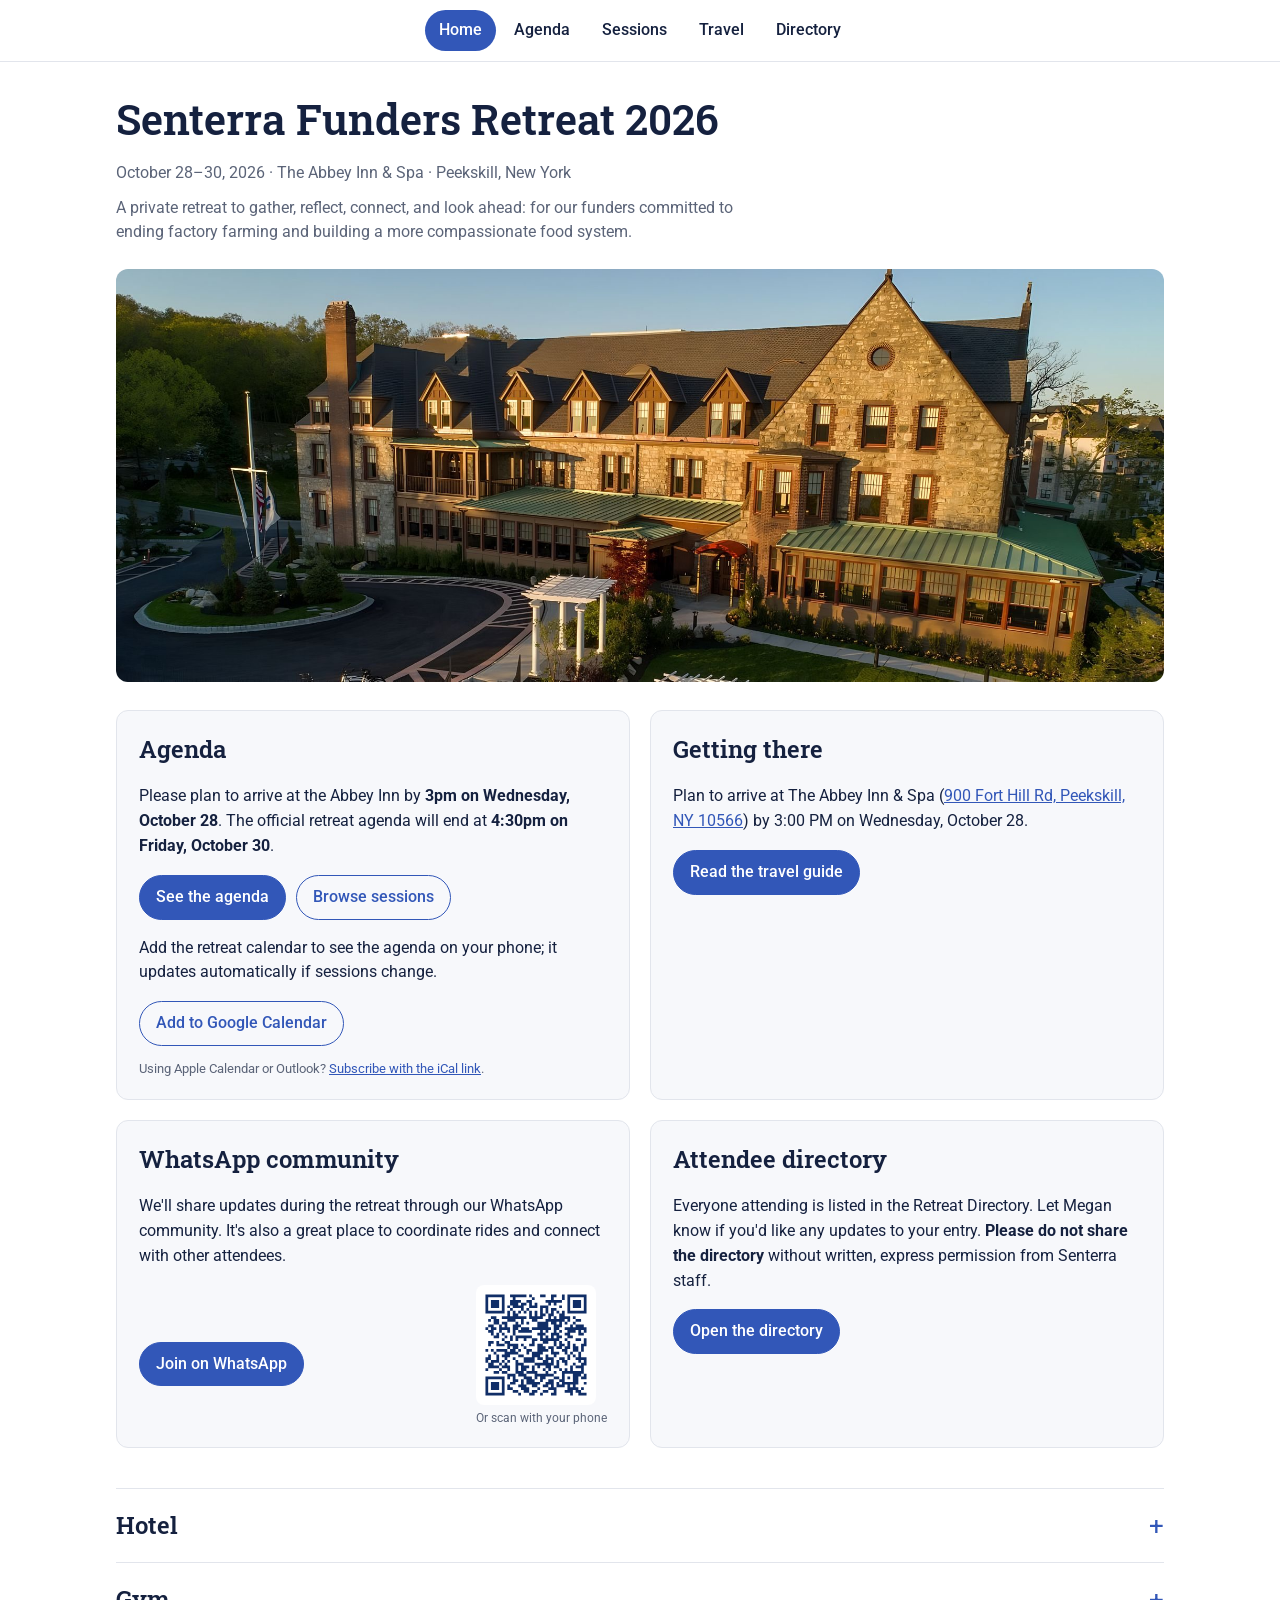
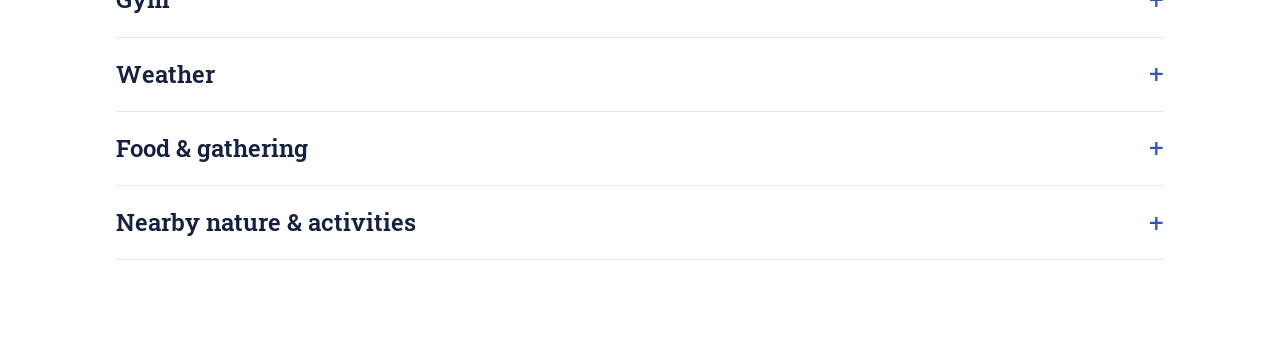
==== commit dc3790ec: "Update retreat site" ====
--- a/index.html
+++ b/index.html
@@ -6,7 +6,7 @@
 <title>Senterra Retreat 2026</title>
 <link rel="preconnect" href="https://fonts.googleapis.com">
 <link rel="stylesheet" href="https://fonts.googleapis.com/css2?family=Roboto:wght@400;500;700&family=Roboto+Slab:wght@500;600&display=swap">
-<link rel="stylesheet" href="style.css?v=cf0ef9ba">
+<link rel="stylesheet" href="style.css?v=1476d43f">
 <script>if (/[?&]embed=1/.test(location.search)) document.documentElement.classList.add('embed');</script>
 </head>
 <body>
@@ -27,6 +27,9 @@
 <p>Please plan to arrive at the Abbey Inn by <strong>3pm on Wednesday, October 28</strong>.
 The official retreat agenda will end at <strong>4:30pm on Friday, October 30</strong>.</p>
 <p class="actions"><a class="btn" href="agenda.html">See the agenda</a><a class="btn ghost" href="schedule.html">Browse sessions</a></p>
+<p>Add the retreat calendar to see the agenda on your phone; it updates automatically if sessions change.</p>
+<p class="actions"><a class="btn ghost" href="https://calendar.google.com/calendar/u/0?cid=Y19lNWNkZGYzMjgzMDUzZDE0YmI0NzM0ZDViNzc0MTM0OGY5ZWQzYzhiMGI3Mzk3YjMzNjYwZjM3MDJlMDdiYjg5QGdyb3VwLmNhbGVuZGFyLmdvb2dsZS5jb20" target="_blank" rel="noopener">Add to Google Calendar</a></p>
+<p class="small">Using Apple Calendar or Outlook? <a href="webcal://calendar.google.com/calendar/ical/c_e5cddf3283053d14bb4734d5b7741348f9ed3c8b0b7397b33660f3702e07bb89%40group.calendar.google.com/public/basic.ics">Subscribe with the iCal link</a>.</p>
 </article>
 <article class="home-card">
 <h2>Getting there</h2>
@@ -37,7 +40,11 @@
 <h2>WhatsApp community</h2>
 <p>We'll share updates during the retreat through our WhatsApp community. It's also a great place to coordinate
 rides and connect with other attendees.</p>
+<div class="with-qr">
 <p class="actions"><a class="btn" href="https://chat.whatsapp.com/HqEqLMsGemGLUuFDCzXGyB">Join on WhatsApp</a></p>
+<figure class="qr"><img src="img/whatsapp-qr.svg" alt="QR code to join the retreat WhatsApp community" width="120" height="120">
+<figcaption>Or scan with your phone</figcaption></figure>
+</div>
 </article>
 <article class="home-card">
 <h2>Attendee directory</h2>
--- a/style.css
+++ b/style.css
@@ -264,6 +264,10 @@
 .btn:hover { filter: brightness(1.08); }
 .food, .split { display: grid; grid-template-columns: 1fr 1fr; gap: 28px; align-items: center; }
 .food img, .split img { width: 100%; aspect-ratio: 4 / 3; object-fit: cover; border-radius: 12px; }
+.home-card .small { font-size: 13px; color: var(--muted); margin-bottom: 0; }
+.with-qr { display: flex; align-items: center; justify-content: space-between; gap: 16px; flex-wrap: wrap; }
+.qr { margin: 0; text-align: center; font-size: 12px; color: var(--muted); }
+.qr img { display: block; width: 120px; height: 120px; background: #fff; border-radius: 8px; padding: 4px; margin-bottom: 4px; }
 .home-more-list { margin: 40px 0; border-bottom: 1px solid var(--line); }
 details.home-more { border-top: 1px solid var(--line); }
 details.home-more > summary {
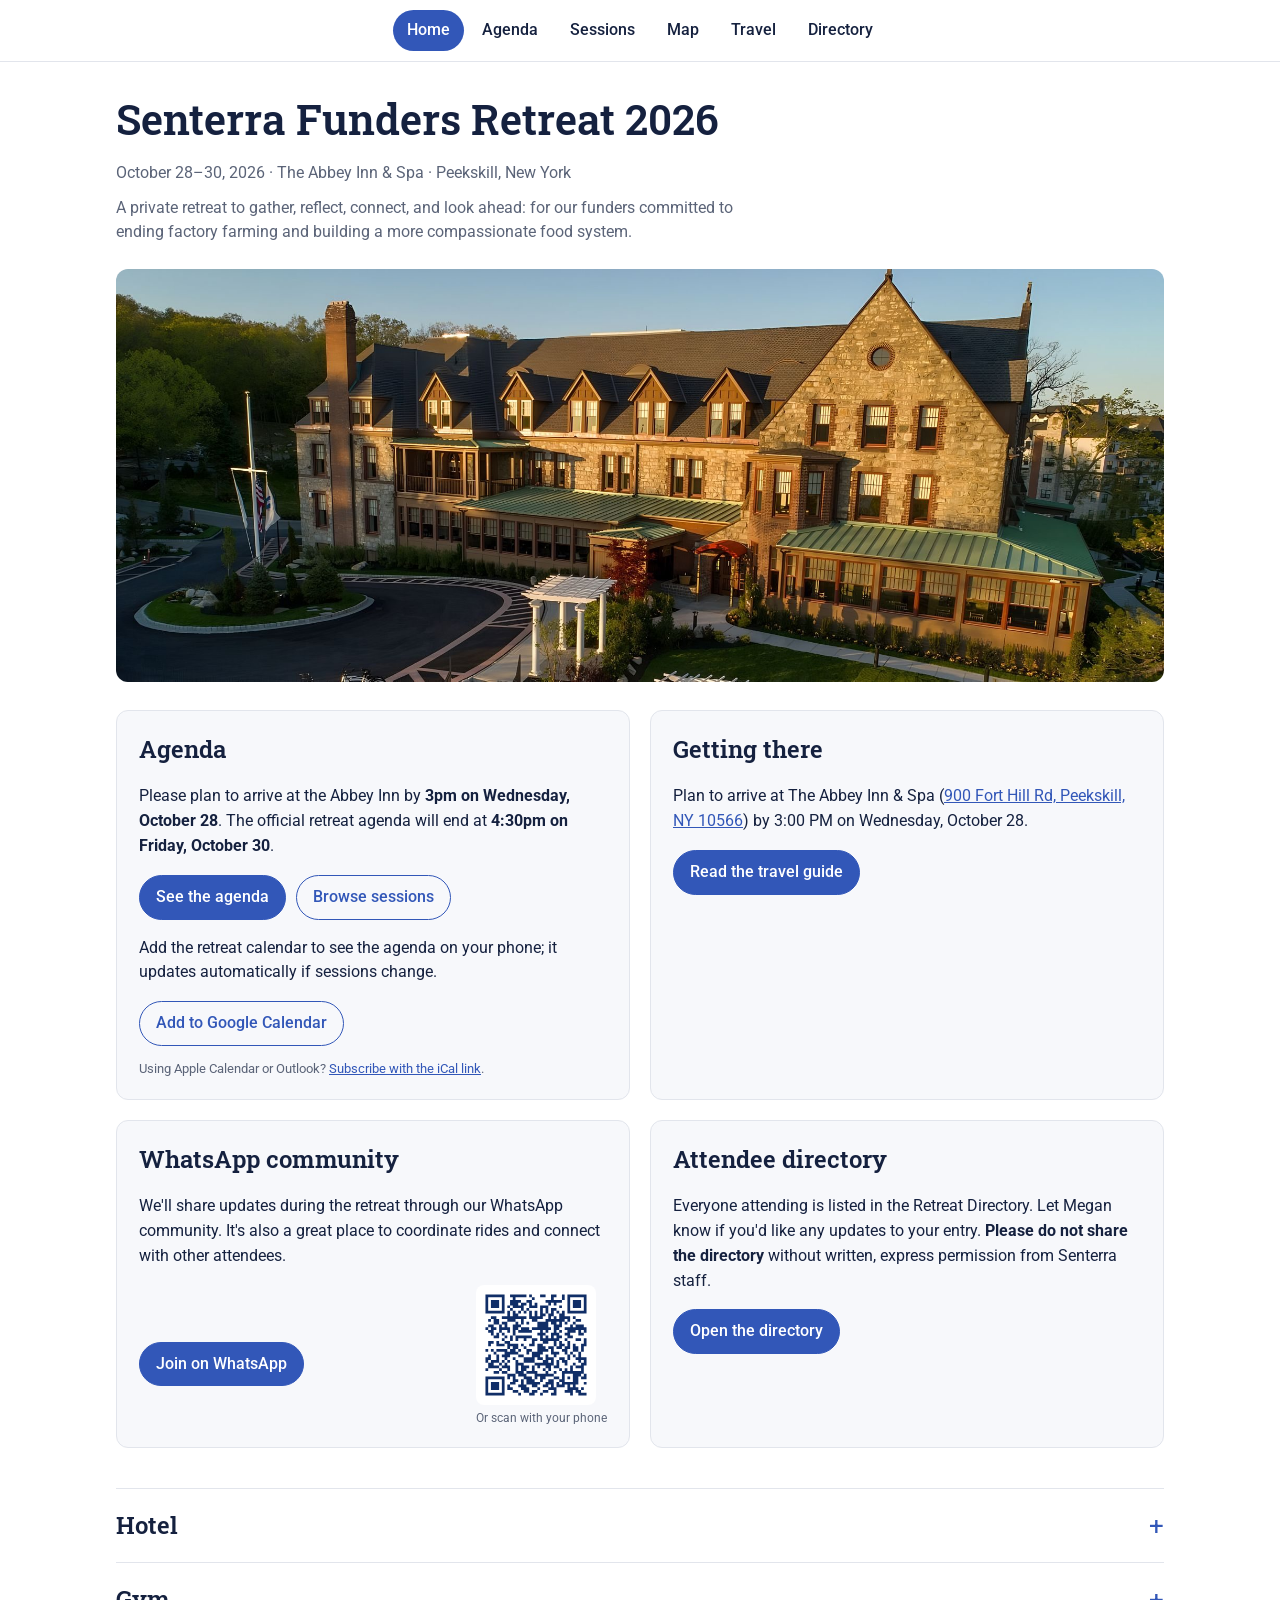
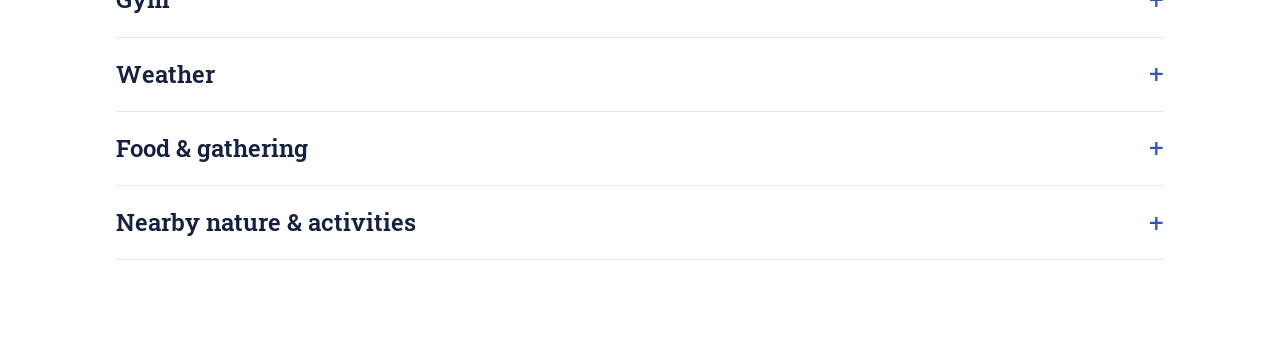
==== commit a97343ec: "Update retreat site" ====
--- a/index.html
+++ b/index.html
@@ -6,11 +6,11 @@
 <title>Senterra Retreat 2026</title>
 <link rel="preconnect" href="https://fonts.googleapis.com">
 <link rel="stylesheet" href="https://fonts.googleapis.com/css2?family=Roboto:wght@400;500;700&family=Roboto+Slab:wght@500;600&display=swap">
-<link rel="stylesheet" href="style.css?v=1476d43f">
+<link rel="stylesheet" href="style.css?v=eb498cc4">
 <script>if (/[?&]embed=1/.test(location.search)) document.documentElement.classList.add('embed');</script>
 </head>
 <body>
-<nav class="site-nav" aria-label="Retreat pages"><a href="index.html" aria-current=page>Home</a><a href="agenda.html">Agenda</a><a href="schedule.html">Sessions</a><a href="travel.html">Travel</a><a href="https://docs.google.com/document/d/1ehSNhj6IiJPDJnCOW3jCg2T_M_ziEaqAg6VS68X19io/edit" target="_blank" rel="noopener">Directory</a></nav>
+<nav class="site-nav" aria-label="Retreat pages"><a href="index.html" aria-current=page>Home</a><a href="agenda.html">Agenda</a><a href="schedule.html">Sessions</a><a href="map.html">Map</a><a href="travel.html">Travel</a><a href="https://docs.google.com/document/d/1ehSNhj6IiJPDJnCOW3jCg2T_M_ziEaqAg6VS68X19io/edit" target="_blank" rel="noopener">Directory</a></nav>
 <main>
 <header class="page-head">
 
--- a/style.css
+++ b/style.css
@@ -161,8 +161,8 @@
 }
 
 @media (max-width: 420px) {
-  .site-nav { gap: 2px; padding: 8px; flex-wrap: nowrap; }
-  .site-nav a { padding: 7px 10px; font-size: 14px; white-space: nowrap; }
+  .site-nav { gap: 2px; padding: 8px; flex-wrap: nowrap; justify-content: safe center; overflow-x: auto; }
+  .site-nav a { padding: 7px 7px; font-size: 13px; white-space: nowrap; }
 }
 
 /* Agenda grid (spreadsheet style) */
@@ -308,3 +308,9 @@
   .airports tbody th { white-space: normal; font-size: 16px; }
   .airports td::before { content: attr(data-label) ": "; color: var(--muted); font-size: 13px; }
 }
+.g-item.tight { padding: 1px 4px; font-size: 12px; line-height: 1.15; gap: 0; }
+.g-item.tight .b-who .b-room { font-size: 1em; }
+
+/* Hotel map page */
+.map-link { display: block; max-width: 820px; }
+.map-img { display: block; width: 100%; height: auto; border: 1px solid var(--line); border-radius: 12px; }
